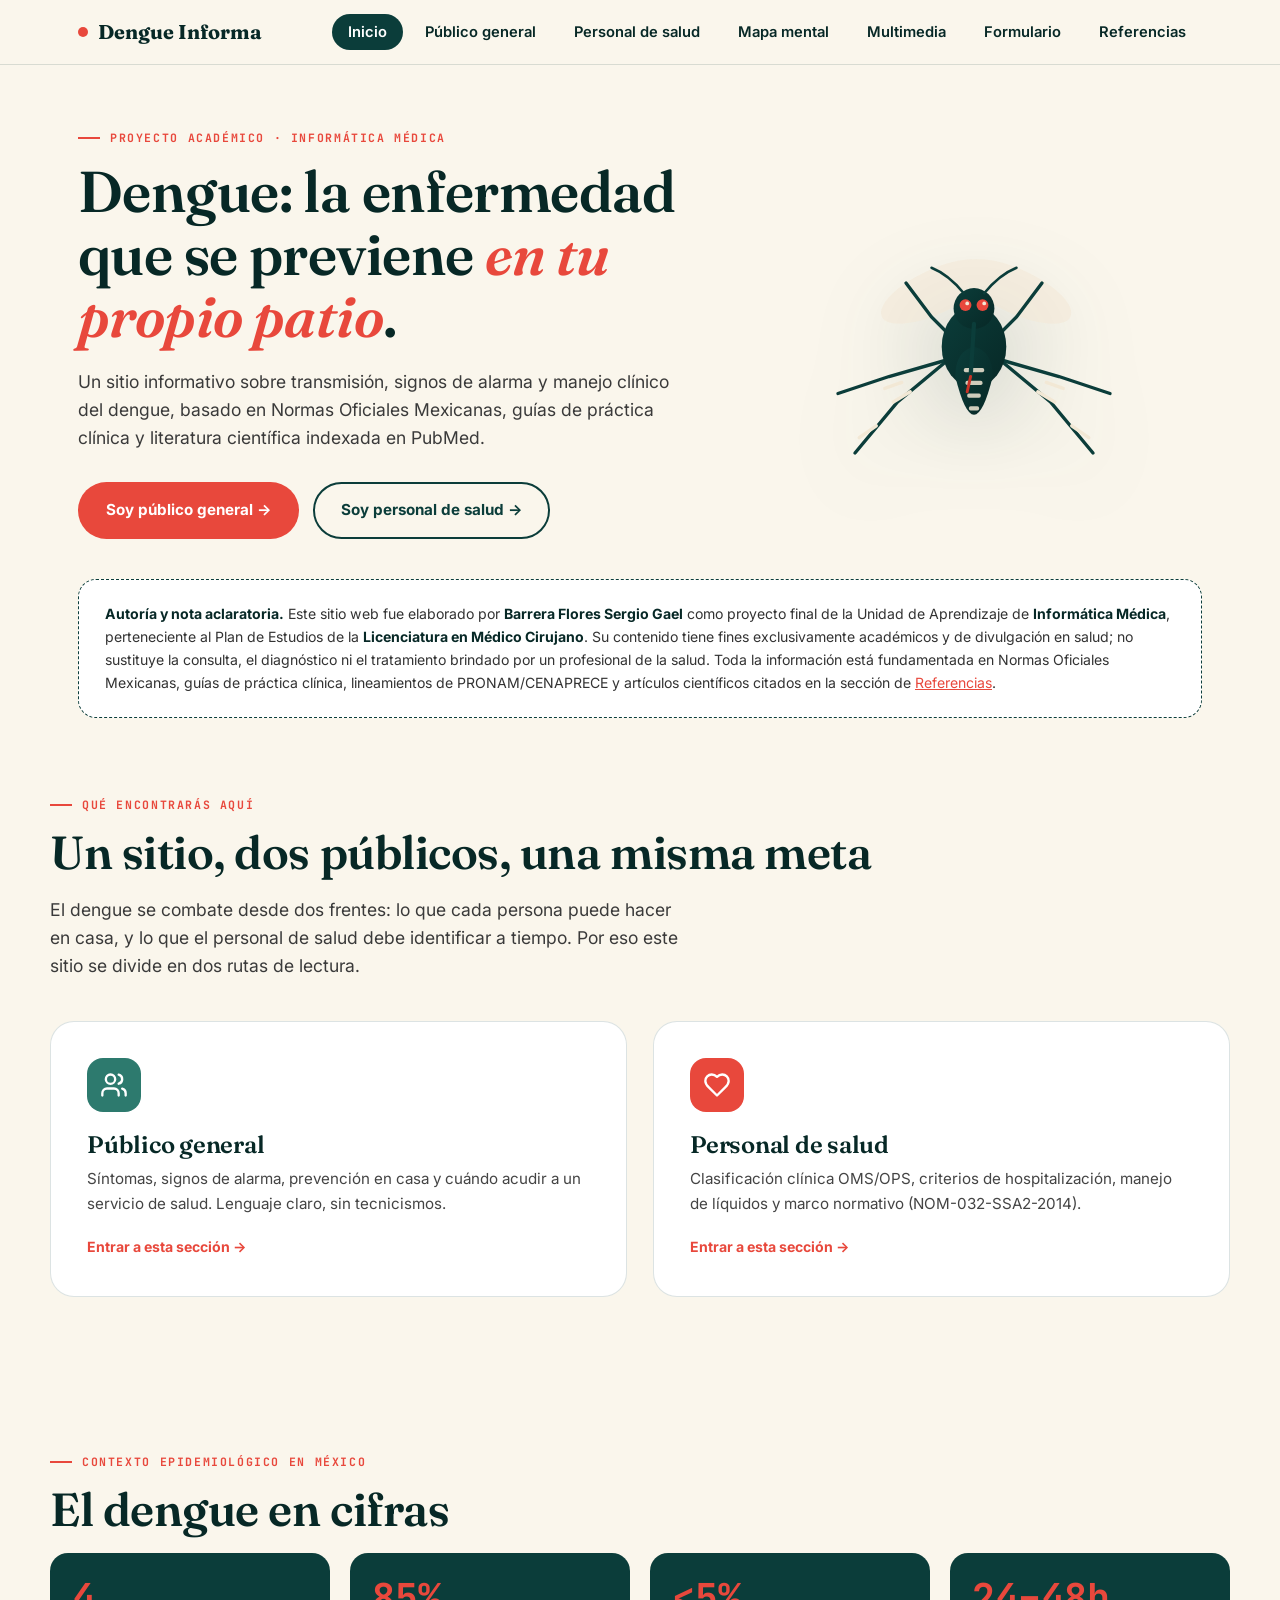
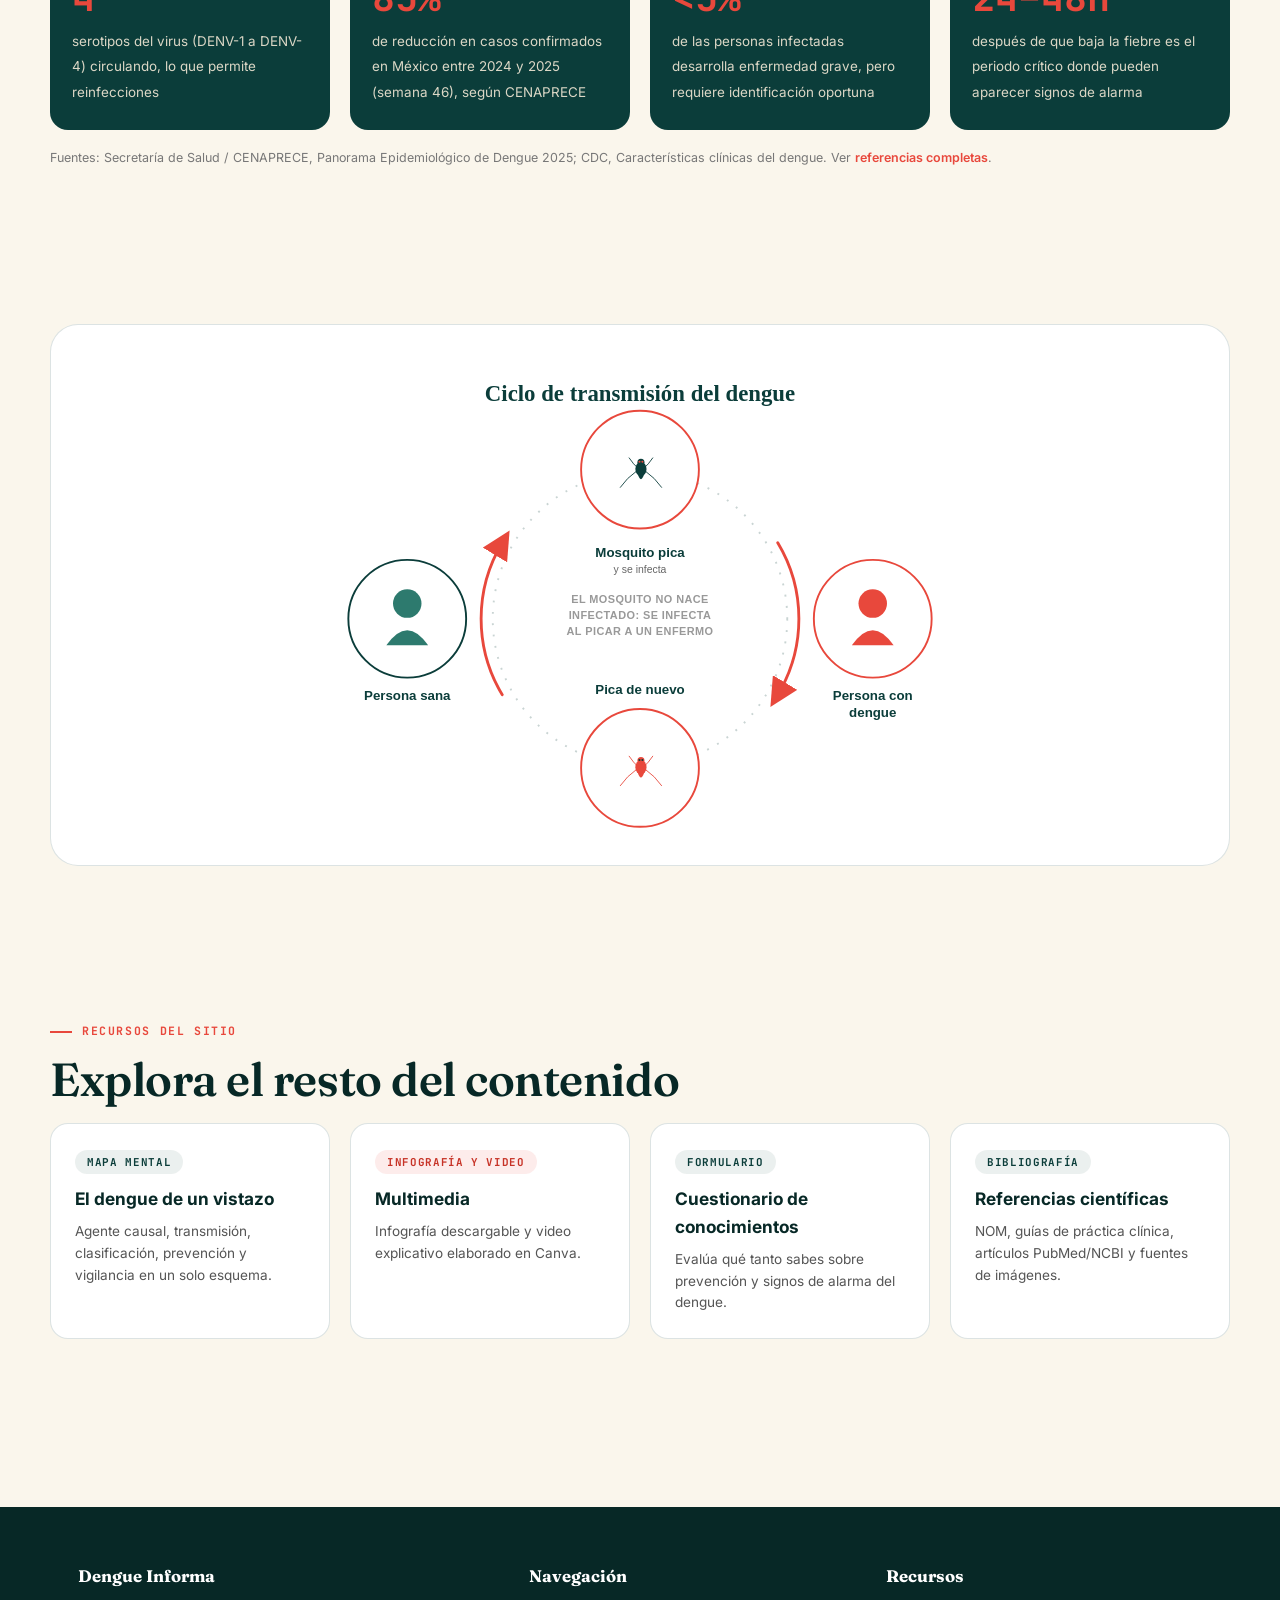
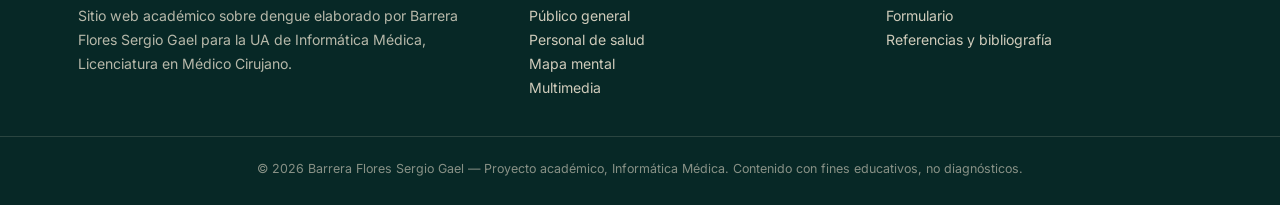
==== index.html @ 19d47167 "Add files via upload" ====
<!DOCTYPE html>
<html lang="es">
<head>
<meta charset="UTF-8">
<meta name="viewport" content="width=device-width, initial-scale=1.0">
<title>Dengue: información, prevención y manejo clínico | Barrera Flores Sergio Gael</title>
<meta name="description" content="Sitio informativo sobre el dengue elaborado para la UA de Informática Médica, Licenciatura en Médico Cirujano. Información para público general y personal de salud.">
<link rel="preconnect" href="https://fonts.googleapis.com">
<link rel="stylesheet" href="assets/style.css">
</head>
<body>
<a href="#contenido" class="skip-link">Saltar al contenido</a>

<header class="site-header">
  <nav class="nav" aria-label="Navegación principal">
    <a href="index.html" class="brand"><span class="dot" aria-hidden="true"></span> Dengue Informa</a>
    <button class="nav-toggle" aria-label="Abrir menú" aria-expanded="false">
      <span></span><span></span><span></span>
    </button>
    <ul class="nav-links">
      <li><a href="index.html">Inicio</a></li>
      <li><a href="paginas/publico-general.html">Público general</a></li>
      <li><a href="paginas/personal-salud.html">Personal de salud</a></li>
      <li><a href="paginas/mapa-mental.html">Mapa mental</a></li>
      <li><a href="paginas/multimedia.html">Multimedia</a></li>
      <li><a href="paginas/formulario.html">Formulario</a></li>
      <li><a href="paginas/referencias.html">Referencias</a></li>
    </ul>
  </nav>
</header>

<main id="contenido">

  <!-- HERO -->
  <section class="hero">
    <div class="wrap hero-grid">
      <div class="hero-text reveal">
        <p class="eyebrow">Proyecto académico · Informática Médica</p>
        <h1>Dengue: la enfermedad que se previene <span class="hero-accent">en tu propio patio</span>.</h1>
        <p class="lead">Un sitio informativo sobre transmisión, signos de alarma y manejo clínico del dengue, basado en Normas Oficiales Mexicanas, guías de práctica clínica y literatura científica indexada en PubMed.</p>
        <div class="hero-actions">
          <a href="paginas/publico-general.html" class="btn btn-primary">Soy público general →</a>
          <a href="paginas/personal-salud.html" class="btn btn-ghost">Soy personal de salud →</a>
        </div>
      </div>
      <div class="hero-visual reveal">
        <img src="assets/svg/mosquito.svg" alt="Ilustración del mosquito Aedes aegypti, transmisor del virus del dengue" width="380" height="380">
      </div>
    </div>
  </section>

  <!-- NOTA ACLARATORIA / AUTORÍA -->
  <section class="wrap" style="margin-top:10px;">
    <div class="disclaimer reveal">
      <strong>Autoría y nota aclaratoria.</strong> Este sitio web fue elaborado por <strong>Barrera Flores Sergio Gael</strong> como proyecto final de la Unidad de Aprendizaje de <strong>Informática Médica</strong>, perteneciente al Plan de Estudios de la <strong>Licenciatura en Médico Cirujano</strong>. Su contenido tiene fines exclusivamente académicos y de divulgación en salud; no sustituye la consulta, el diagnóstico ni el tratamiento brindado por un profesional de la salud. Toda la información está fundamentada en Normas Oficiales Mexicanas, guías de práctica clínica, lineamientos de PRONAM/CENAPRECE y artículos científicos citados en la sección de <a href="paginas/referencias.html" style="text-decoration:underline; color:var(--coral);">Referencias</a>.
    </div>
  </section>

  <!-- QUÉ ENCONTRARÁS -->
  <section class="wrap section">
    <p class="eyebrow">Qué encontrarás aquí</p>
    <h2 class="section-title">Un sitio, dos públicos, una misma meta</h2>
    <p class="lead" style="margin-bottom:40px;">El dengue se combate desde dos frentes: lo que cada persona puede hacer en casa, y lo que el personal de salud debe identificar a tiempo. Por eso este sitio se divide en dos rutas de lectura.</p>

    <div class="audience-grid">
      <a href="paginas/publico-general.html" class="audience-card reveal">
        <div class="audience-icon" style="background:var(--teal);">
          <svg viewBox="0 0 24 24" width="28" height="28" fill="none" stroke="#fff" stroke-width="2" stroke-linecap="round" stroke-linejoin="round"><path d="M16 21v-2a4 4 0 0 0-4-4H6a4 4 0 0 0-4 4v2"/><circle cx="9" cy="7" r="4"/><path d="M22 21v-2a4 4 0 0 0-3-3.87"/><path d="M16 3.13a4 4 0 0 1 0 7.75"/></svg>
        </div>
        <h3>Público general</h3>
        <p>Síntomas, signos de alarma, prevención en casa y cuándo acudir a un servicio de salud. Lenguaje claro, sin tecnicismos.</p>
        <span class="card-link">Entrar a esta sección →</span>
      </a>

      <a href="paginas/personal-salud.html" class="audience-card reveal">
        <div class="audience-icon" style="background:var(--coral);">
          <svg viewBox="0 0 24 24" width="28" height="28" fill="none" stroke="#fff" stroke-width="2" stroke-linecap="round" stroke-linejoin="round"><path d="M19 14c1.49-1.46 3-3.21 3-5.5A5.5 5.5 0 0 0 16.5 3c-1.76 0-3 .5-4.5 2-1.5-1.5-2.74-2-4.5-2A5.5 5.5 0 0 0 2 8.5c0 2.3 1.5 4.05 3 5.5l7 7Z"/></svg>
        </div>
        <h3>Personal de salud</h3>
        <p>Clasificación clínica OMS/OPS, criterios de hospitalización, manejo de líquidos y marco normativo (NOM-032-SSA2-2014).</p>
        <span class="card-link">Entrar a esta sección →</span>
      </a>
    </div>
  </section>

  <!-- CIFRAS CLAVE -->
  <section class="wrap section">
    <p class="eyebrow">Contexto epidemiológico en México</p>
    <h2 class="section-title">El dengue en cifras</h2>
    <div class="stats-grid reveal">
      <div class="stat-card">
        <span class="stat-number">4</span>
        <span class="stat-label">serotipos del virus (DENV-1 a DENV-4) circulando, lo que permite reinfecciones</span>
      </div>
      <div class="stat-card">
        <span class="stat-number">85%</span>
        <span class="stat-label">de reducción en casos confirmados en México entre 2024 y 2025 (semana 46), según CENAPRECE</span>
      </div>
      <div class="stat-card">
        <span class="stat-number">&lt;5%</span>
        <span class="stat-label">de las personas infectadas desarrolla enfermedad grave, pero requiere identificación oportuna</span>
      </div>
      <div class="stat-card">
        <span class="stat-number">24–48h</span>
        <span class="stat-label">después de que baja la fiebre es el periodo crítico donde pueden aparecer signos de alarma</span>
      </div>
    </div>
    <p class="stat-source">Fuentes: Secretaría de Salud / CENAPRECE, Panorama Epidemiológico de Dengue 2025; CDC, Características clínicas del dengue. Ver <a href="paginas/referencias.html">referencias completas</a>.</p>
  </section>

  <!-- CICLO DE TRANSMISIÓN -->
  <section class="wrap section">
    <div class="diagram-card reveal">
      <img src="assets/svg/ciclo-transmision.svg" alt="Diagrama del ciclo de transmisión del dengue: el mosquito pica a una persona enferma, se infecta, y al picar a una persona sana le transmite el virus" width="800" height="480" style="width:100%; max-width:760px; margin:0 auto;">
    </div>
  </section>

  <!-- ACCESOS RÁPIDOS -->
  <section class="wrap section quick-links">
    <p class="eyebrow">Recursos del sitio</p>
    <h2 class="section-title">Explora el resto del contenido</h2>
    <div class="links-grid">
      <a href="paginas/mapa-mental.html" class="mini-card reveal">
        <span class="tag">Mapa mental</span>
        <h4>El dengue de un vistazo</h4>
        <p>Agente causal, transmisión, clasificación, prevención y vigilancia en un solo esquema.</p>
      </a>
      <a href="paginas/multimedia.html" class="mini-card reveal">
        <span class="tag coral">Infografía y video</span>
        <h4>Multimedia</h4>
        <p>Infografía descargable y video explicativo elaborado en Canva.</p>
      </a>
      <a href="paginas/formulario.html" class="mini-card reveal">
        <span class="tag">Formulario</span>
        <h4>Cuestionario de conocimientos</h4>
        <p>Evalúa qué tanto sabes sobre prevención y signos de alarma del dengue.</p>
      </a>
      <a href="paginas/referencias.html" class="mini-card reveal">
        <span class="tag">Bibliografía</span>
        <h4>Referencias científicas</h4>
        <p>NOM, guías de práctica clínica, artículos PubMed/NCBI y fuentes de imágenes.</p>
      </a>
    </div>
  </section>

</main>

<footer class="site-footer">
  <div class="wrap footer-grid">
    <div>
      <h4>Dengue Informa</h4>
      <p>Sitio web académico sobre dengue elaborado por Barrera Flores Sergio Gael para la UA de Informática Médica, Licenciatura en Médico Cirujano.</p>
    </div>
    <div>
      <h4>Navegación</h4>
      <ul>
        <li><a href="paginas/publico-general.html">Público general</a></li>
        <li><a href="paginas/personal-salud.html">Personal de salud</a></li>
        <li><a href="paginas/mapa-mental.html">Mapa mental</a></li>
        <li><a href="paginas/multimedia.html">Multimedia</a></li>
      </ul>
    </div>
    <div>
      <h4>Recursos</h4>
      <ul>
        <li><a href="paginas/formulario.html">Formulario</a></li>
        <li><a href="paginas/referencias.html">Referencias y bibliografía</a></li>
      </ul>
    </div>
  </div>
  <div class="footer-bottom">
    © 2026 Barrera Flores Sergio Gael — Proyecto académico, Informática Médica. Contenido con fines educativos, no diagnósticos.
  </div>
</footer>

<script src="assets/main.js"></script>
</body>
</html>
---- assets/style.css ----
/* =================================================================
   SITIO INFORMATIVO SOBRE DENGUE
   Autor: Barrera Flores Sergio Gael
   ================================================================= */

@import url('https://fonts.googleapis.com/css2?family=Fraunces:ital,opsz,wght@0,9..144,300..900;1,9..144,300..900&family=Inter:wght@400;500;600;700;800&family=JetBrains+Mono:wght@400;600;700&display=swap');

:root{
  /* Paleta */
  --jungle:#0B3D3A;
  --jungle-deep:#072826;
  --coral:#E8483C;
  --coral-deep:#C73327;
  --sand:#F2E8D5;
  --sand-light:#FAF6EC;
  --teal:#2D7A6E;
  --ink:#1A1A1A;
  --white:#FFFFFF;
  --line: rgba(11,61,58,0.14);

  --display: 'Fraunces', serif;
  --body: 'Inter', sans-serif;
  --mono: 'JetBrains Mono', monospace;

  --maxw: 1180px;
  --radius: 18px;
}

*{box-sizing:border-box; margin:0; padding:0;}
html{scroll-behavior:smooth;}
body{
  font-family:var(--body);
  color:var(--ink);
  background:var(--sand-light);
  line-height:1.6;
  -webkit-font-smoothing:antialiased;
}
img{max-width:100%; display:block;}
a{color:inherit; text-decoration:none;}
ul{list-style:none;}

@media (prefers-reduced-motion: reduce){
  *{animation-duration:0.001ms !important; animation-iteration-count:1 !important; transition-duration:0.001ms !important; scroll-behavior:auto !important;}
}

/* ---------- Utilidades ---------- */
.wrap{max-width:var(--maxw); margin:0 auto; padding:0 28px;}
.eyebrow{
  font-family:var(--mono); font-size:.72rem; letter-spacing:.14em; text-transform:uppercase;
  color:var(--coral); font-weight:700; display:flex; align-items:center; gap:10px; margin-bottom:14px;
}
.eyebrow::before{content:""; width:22px; height:2px; background:var(--coral); display:inline-block;}
h1,h2,h3{font-family:var(--display); font-weight:600; line-height:1.08; letter-spacing:-.01em;}
.section-title{font-size:clamp(2rem,4vw,2.9rem); color:var(--jungle-deep); margin-bottom:18px;}
.lead{font-size:1.1rem; color:#3a3a3a; max-width:640px;}
.btn{
  display:inline-flex; align-items:center; gap:10px; font-family:var(--body); font-weight:700;
  font-size:.95rem; padding:14px 26px; border-radius:999px; border:2px solid transparent;
  cursor:pointer; transition:transform .25s ease, box-shadow .25s ease; white-space:nowrap;
}
.btn:focus-visible{outline:3px solid var(--coral); outline-offset:3px;}
.btn-primary{background:var(--coral); color:var(--white);}
.btn-primary:hover{transform:translateY(-2px); box-shadow:0 10px 24px rgba(232,72,60,.35);}
.btn-ghost{background:transparent; border-color:var(--jungle); color:var(--jungle);}
.btn-ghost:hover{background:var(--jungle); color:var(--white); transform:translateY(-2px);}
.btn-light{background:var(--sand); color:var(--jungle-deep);}
.btn-light:hover{transform:translateY(-2px); box-shadow:0 10px 24px rgba(0,0,0,.15);}

.tag{
  font-family:var(--mono); font-size:.68rem; letter-spacing:.06em; text-transform:uppercase;
  background:rgba(11,61,58,.08); color:var(--jungle); padding:5px 12px; border-radius:999px; font-weight:700;
}
.tag.coral{background:rgba(232,72,60,.1); color:var(--coral-deep);}

/* ---------- Header ---------- */
.site-header{
  position:sticky; top:0; z-index:100; background:rgba(250,246,236,.92);
  backdrop-filter:blur(10px); border-bottom:1px solid var(--line);
}
.nav{display:flex; align-items:center; justify-content:space-between; padding:16px 28px; max-width:var(--maxw); margin:0 auto;}
.brand{display:flex; align-items:center; gap:10px; font-family:var(--display); font-weight:700; font-size:1.25rem; color:var(--jungle-deep);}
.brand .dot{width:10px; height:10px; border-radius:50%; background:var(--coral); display:inline-block; animation:pulse 2.4s infinite;}
@keyframes pulse{0%,100%{transform:scale(1); opacity:1;} 50%{transform:scale(1.5); opacity:.6;}}
.nav-links{display:flex; gap:6px; align-items:center;}
.nav-links a{
  font-weight:600; font-size:.92rem; padding:9px 16px; border-radius:999px; color:var(--jungle-deep);
  transition:background .2s;
}
.nav-links a:hover{background:rgba(11,61,58,.08);}
.nav-links a.active{background:var(--jungle); color:var(--white);}
.nav-toggle{display:none; background:none; border:none; cursor:pointer; padding:6px;}
.nav-toggle span{display:block; width:24px; height:2.5px; background:var(--jungle-deep); margin:5px 0; border-radius:2px;}

@media (max-width:880px){
  .nav-links{
    position:fixed; top:64px; left:0; right:0; background:var(--sand-light); flex-direction:column;
    align-items:stretch; padding:14px 20px; border-bottom:1px solid var(--line);
    transform:translateY(-12px); opacity:0; pointer-events:none; transition:all .25s ease;
  }
  .nav-links.open{transform:translateY(0); opacity:1; pointer-events:auto;}
  .nav-links a{text-align:center; padding:12px;}
  .nav-toggle{display:block;}
}

/* ---------- Footer ---------- */
.site-footer{background:var(--jungle-deep); color:var(--sand); padding:56px 0 26px; margin-top:90px;}
.footer-grid{display:grid; grid-template-columns:1.3fr 1fr 1fr; gap:40px;}
.footer-grid h4{font-family:var(--display); font-size:1.05rem; margin-bottom:14px; color:var(--white);}
.footer-grid p, .footer-grid li{font-size:.88rem; color:rgba(242,232,213,.75); line-height:1.7;}
.footer-grid a{color:rgba(242,232,213,.85);}
.footer-grid a:hover{color:var(--coral);}
.footer-bottom{
  border-top:1px solid rgba(242,232,213,.15); margin-top:36px; padding-top:22px;
  font-size:.78rem; color:rgba(242,232,213,.55); text-align:center;
}
@media (max-width:760px){.footer-grid{grid-template-columns:1fr; gap:28px;}}

/* ---------- Disclaimer banner (home) ---------- */
.disclaimer{
  background:var(--white); border:1.5px dashed var(--jungle); border-radius:var(--radius);
  padding:22px 26px; font-size:.88rem; color:#333; line-height:1.65;
}
.disclaimer strong{color:var(--jungle-deep);}

/* ---------- Cards genéricas ---------- */
.card{
  background:var(--white); border-radius:var(--radius); padding:28px;
  box-shadow:0 1px 2px rgba(0,0,0,.04); border:1px solid var(--line);
}

/* ---------- Scroll reveal ---------- */
/* Visible por defecto: si JS no carga o el observer falla, el contenido se ve igual. */
.reveal{opacity:1; transform:none;}
.js-reveal-ready .reveal{opacity:0; transform:translateY(18px); transition:opacity .7s ease, transform .7s ease;}
.js-reveal-ready .reveal.in{opacity:1; transform:translateY(0);}

/* ---------- Skip link ---------- */
.skip-link{
  position:absolute; left:-9999px; top:0; background:var(--coral); color:white; padding:10px 16px; z-index:200;
}
.skip-link:focus{left:10px; top:10px;}

/* ---------- HERO (home) ---------- */
.hero{padding:64px 0 30px; overflow:hidden;}
.hero-grid{display:grid; grid-template-columns:1.15fr .85fr; gap:50px; align-items:center;}
.hero-text h1{font-size:clamp(2.3rem,4.6vw,3.6rem); color:var(--jungle-deep); margin:14px 0 20px;}
.hero-accent{color:var(--coral); font-style:italic;}
.hero-text .lead{margin-bottom:30px;}
.hero-actions{display:flex; gap:14px; flex-wrap:wrap;}
.hero-visual{display:flex; justify-content:center; align-items:center; position:relative;}
.hero-visual img{
  width:100%; max-width:340px; filter:drop-shadow(0 30px 40px rgba(11,61,58,.18));
  animation:float 5s ease-in-out infinite;
}
@keyframes float{0%,100%{transform:translateY(0) rotate(0deg);} 50%{transform:translateY(-14px) rotate(2deg);}}

@media (max-width:880px){
  .hero-grid{grid-template-columns:1fr; text-align:center;}
  .hero-actions{justify-content:center;}
  .hero-visual{order:-1;}
  .hero-visual img{max-width:220px;}
}

/* ---------- Section spacing ---------- */
.section{padding:78px 0;}

/* ---------- Audience cards (home) ---------- */
.audience-grid{display:grid; grid-template-columns:1fr 1fr; gap:26px;}
.audience-card{
  background:var(--white); border:1px solid var(--line); border-radius:24px; padding:36px;
  transition:transform .25s ease, box-shadow .25s ease; display:block;
}
.audience-card:hover{transform:translateY(-6px); box-shadow:0 22px 44px rgba(11,61,58,.12);}
.audience-icon{
  width:54px; height:54px; border-radius:16px; display:flex; align-items:center; justify-content:center; margin-bottom:20px;
}
.audience-card h3{font-size:1.5rem; color:var(--jungle-deep); margin-bottom:10px;}
.audience-card p{color:#444; font-size:.95rem; margin-bottom:18px;}
.card-link{font-weight:700; font-size:.88rem; color:var(--coral);}
@media (max-width:760px){.audience-grid{grid-template-columns:1fr;}}

/* ---------- Stats (home) ---------- */
.stats-grid{display:grid; grid-template-columns:repeat(4,1fr); gap:20px; margin-top:10px;}
.stat-card{background:var(--jungle); color:var(--sand); border-radius:18px; padding:26px 22px;}
.stat-number{display:block; font-family:var(--mono); font-size:2.4rem; font-weight:700; color:var(--coral); margin-bottom:10px; line-height:1;}
.stat-label{font-size:.84rem; color:rgba(242,232,213,.9); line-height:1.5;}
.stat-source{font-size:.78rem; color:#777; margin-top:18px;}
.stat-source a{color:var(--coral); font-weight:600;}
@media (max-width:880px){.stats-grid{grid-template-columns:1fr 1fr;}}
@media (max-width:560px){.stats-grid{grid-template-columns:1fr;}}

/* ---------- Diagram card ---------- */
.diagram-card{
  background:var(--white); border-radius:28px; padding:30px; border:1px solid var(--line);
  display:flex; justify-content:center;
}

/* ---------- Mini cards (quick links) ---------- */
.links-grid{display:grid; grid-template-columns:repeat(4,1fr); gap:20px;}
.mini-card{
  background:var(--white); border:1px solid var(--line); border-radius:18px; padding:24px;
  transition:transform .2s, box-shadow .2s; display:block;
}
.mini-card:hover{transform:translateY(-5px); box-shadow:0 16px 30px rgba(11,61,58,.1);}
.mini-card h4{font-size:1.08rem; color:var(--jungle-deep); margin:12px 0 8px;}
.mini-card p{font-size:.85rem; color:#555;}
@media (max-width:880px){.links-grid{grid-template-columns:1fr 1fr;}}
@media (max-width:560px){.links-grid{grid-template-columns:1fr;}}
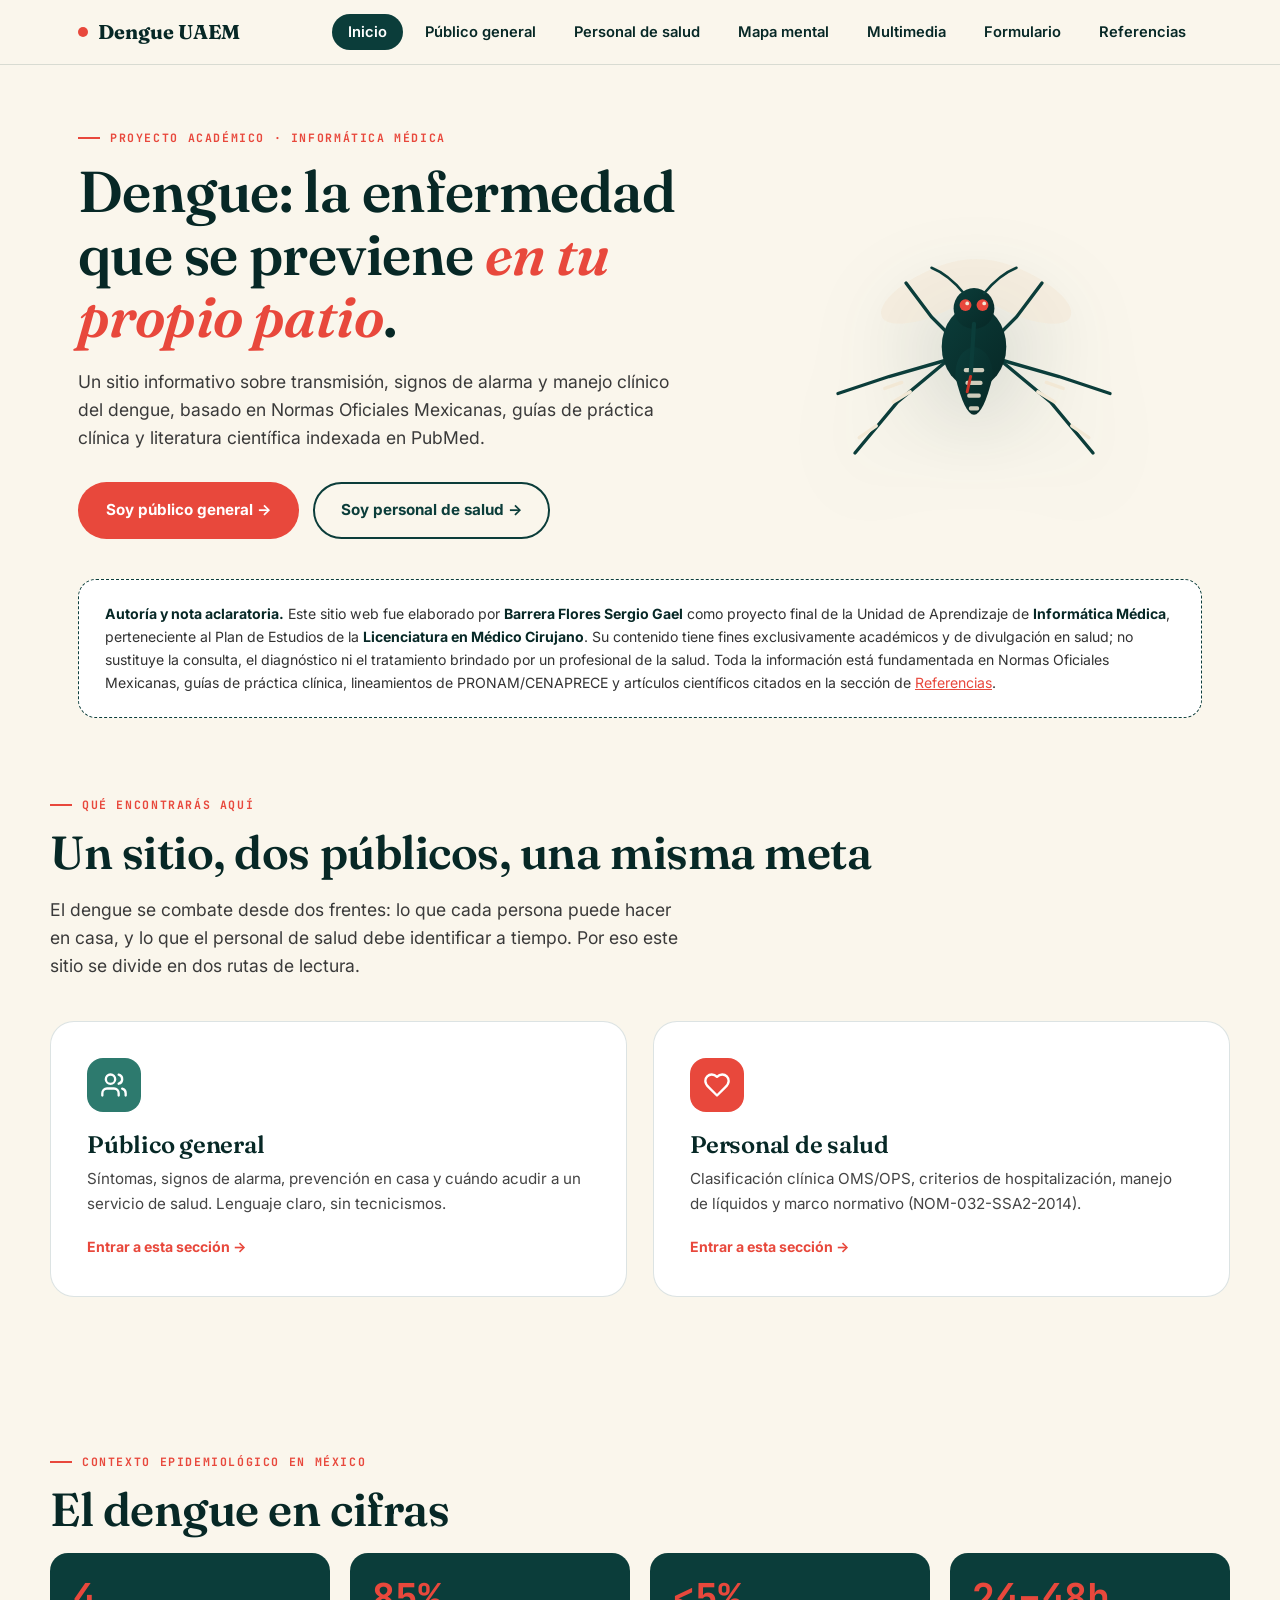
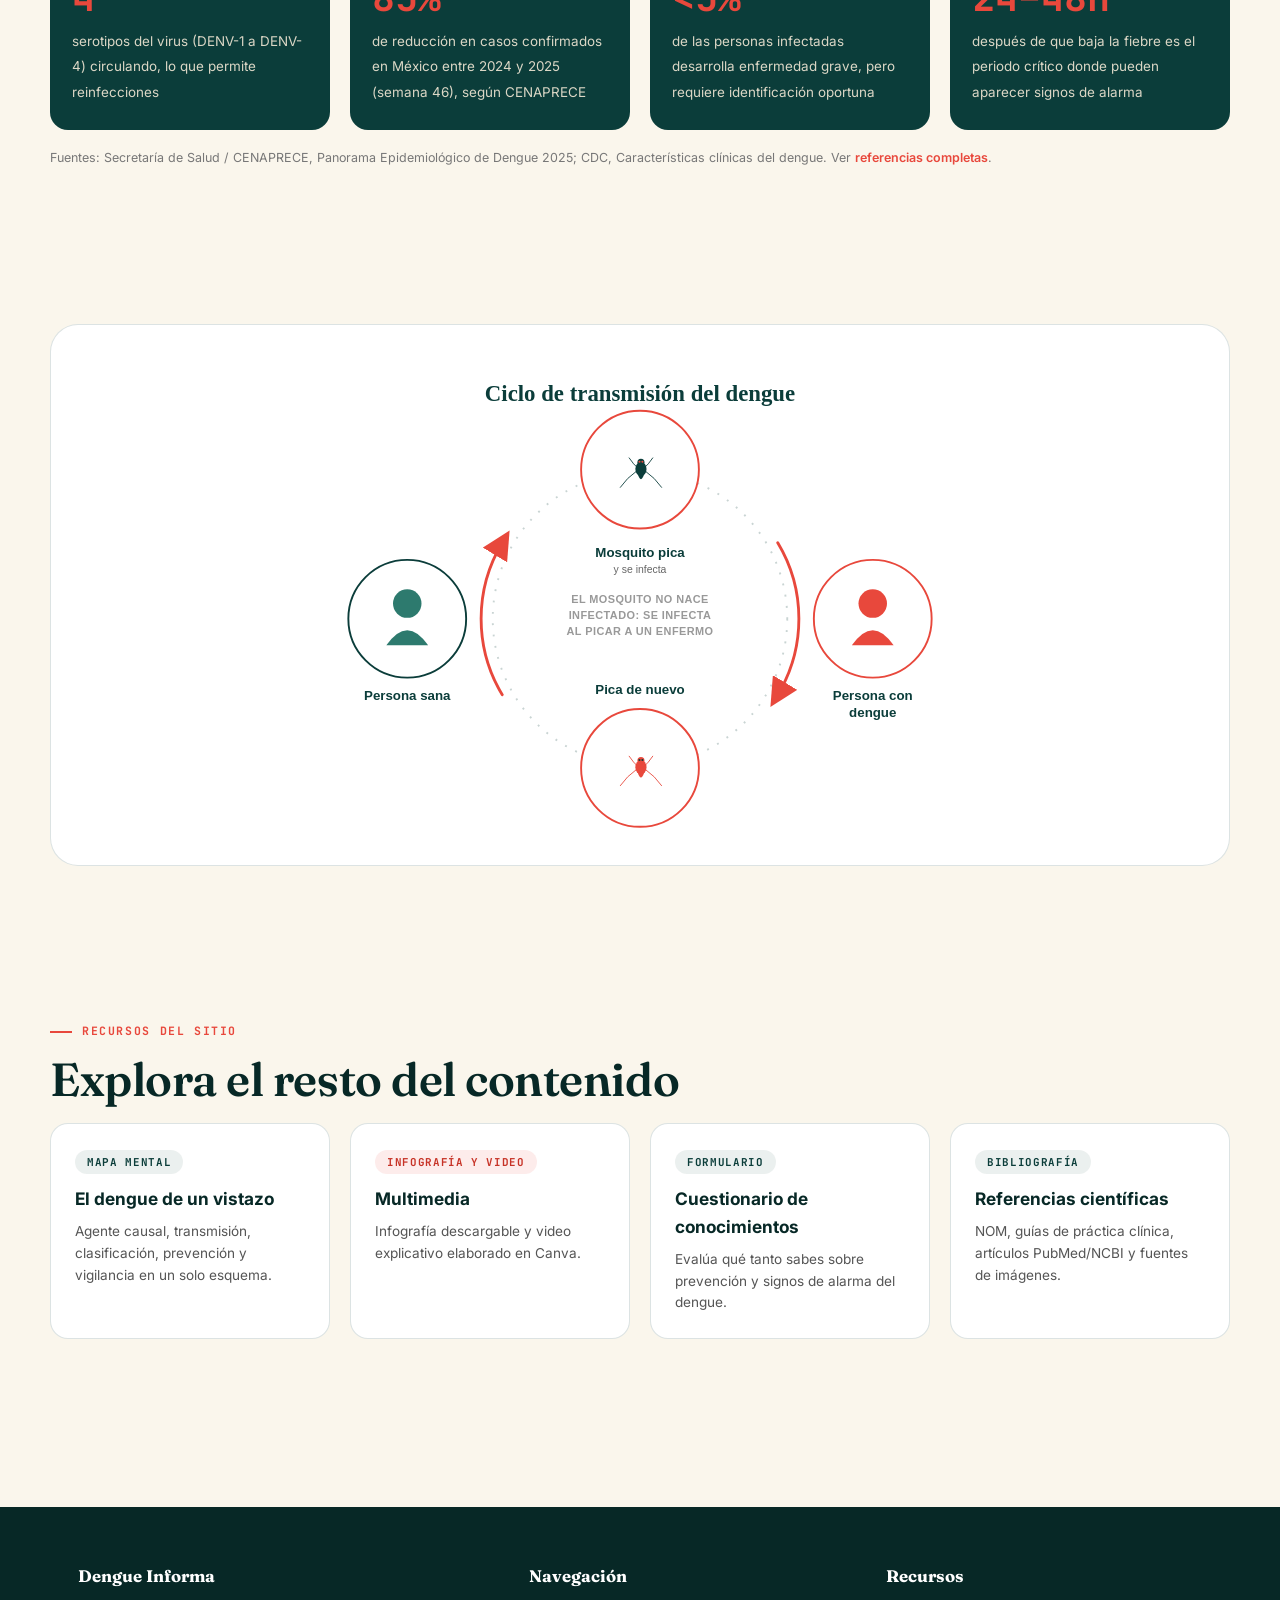
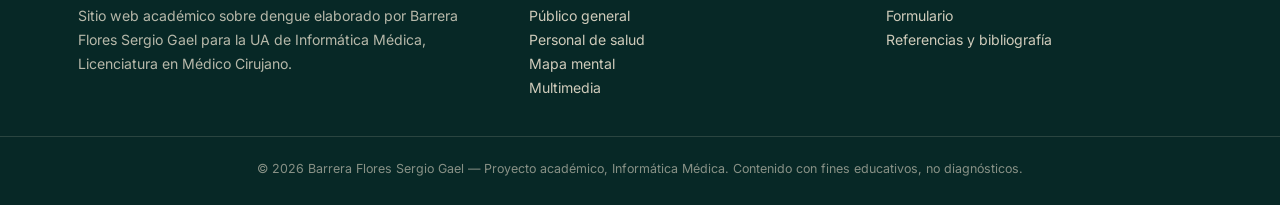
==== commit 503705ad: "Update index.html" ====
--- a/index.html
+++ b/index.html
@@ -13,7 +13,7 @@
 
 <header class="site-header">
   <nav class="nav" aria-label="Navegación principal">
-    <a href="index.html" class="brand"><span class="dot" aria-hidden="true"></span> Dengue Informa</a>
+    <a href="index.html" class="brand"><span class="dot" aria-hidden="true"></span> Dengue UAEM</a>
     <button class="nav-toggle" aria-label="Abrir menú" aria-expanded="false">
       <span></span><span></span><span></span>
     </button>
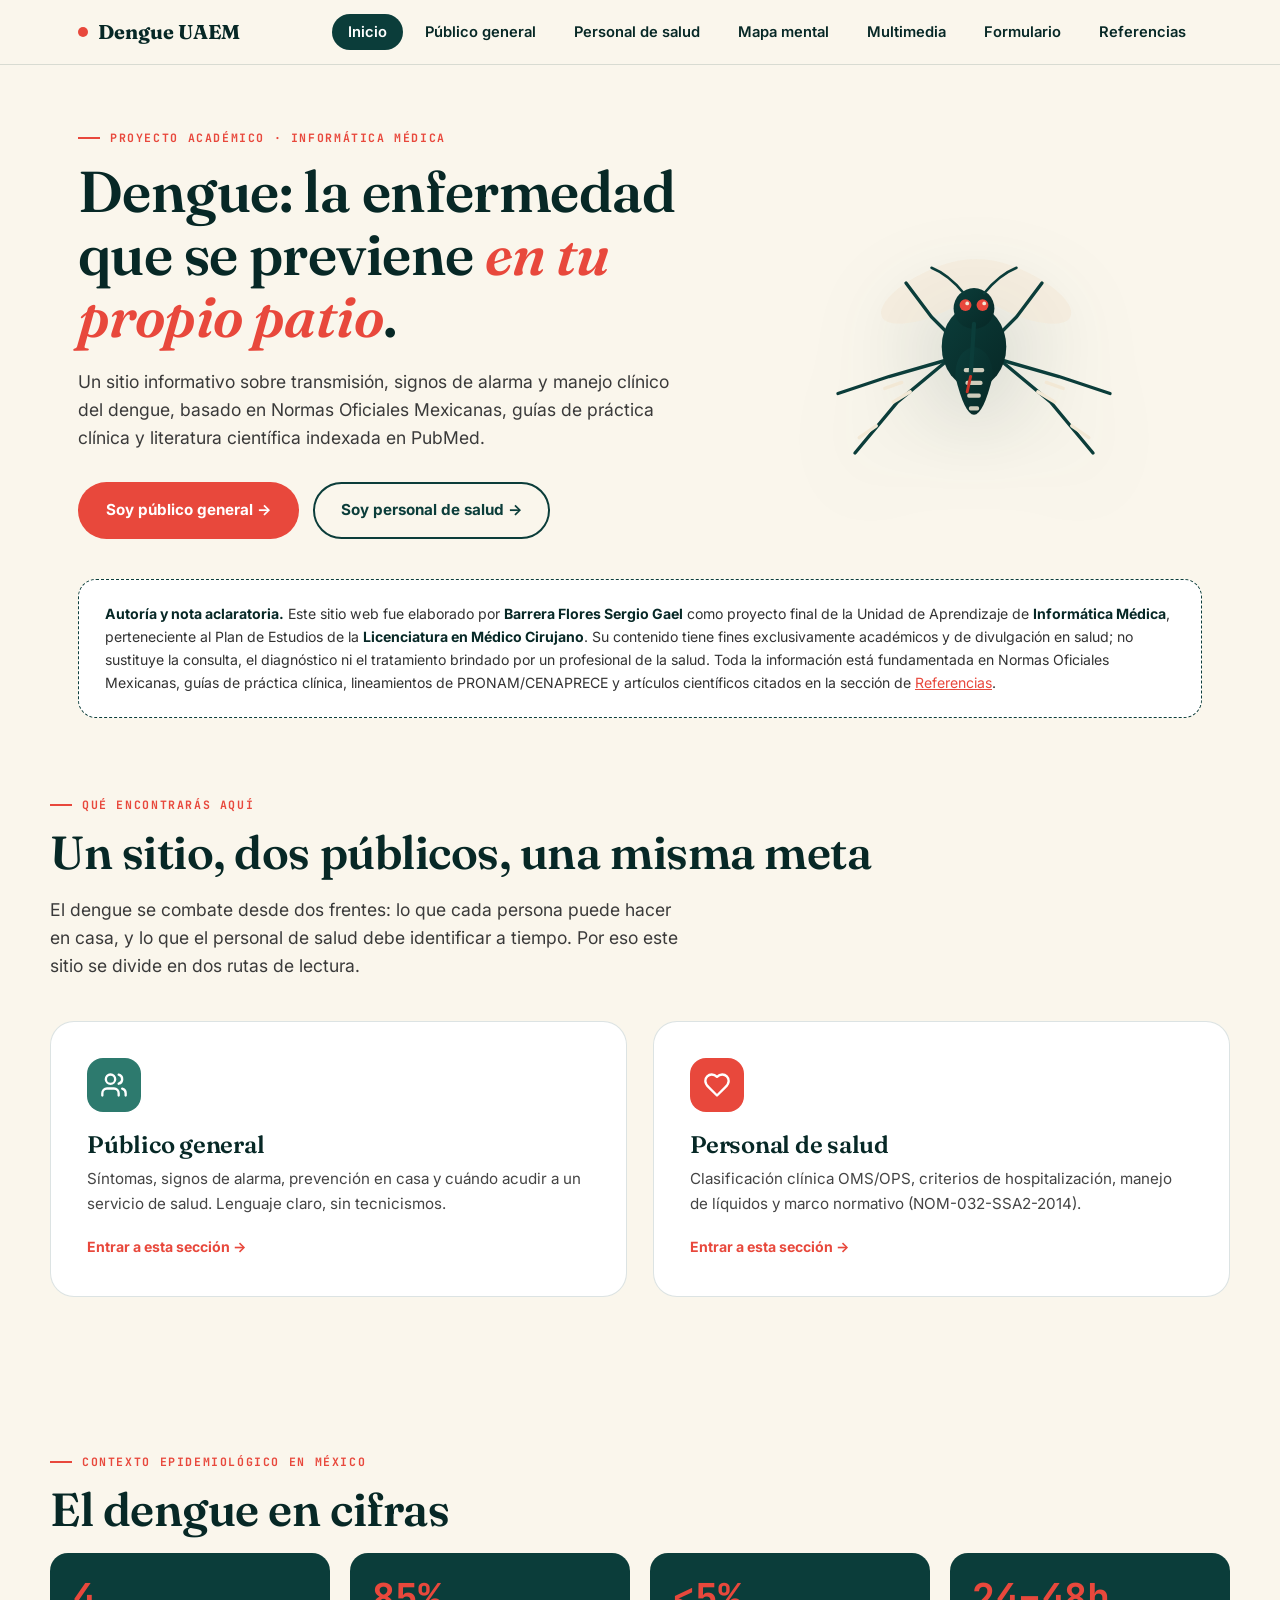
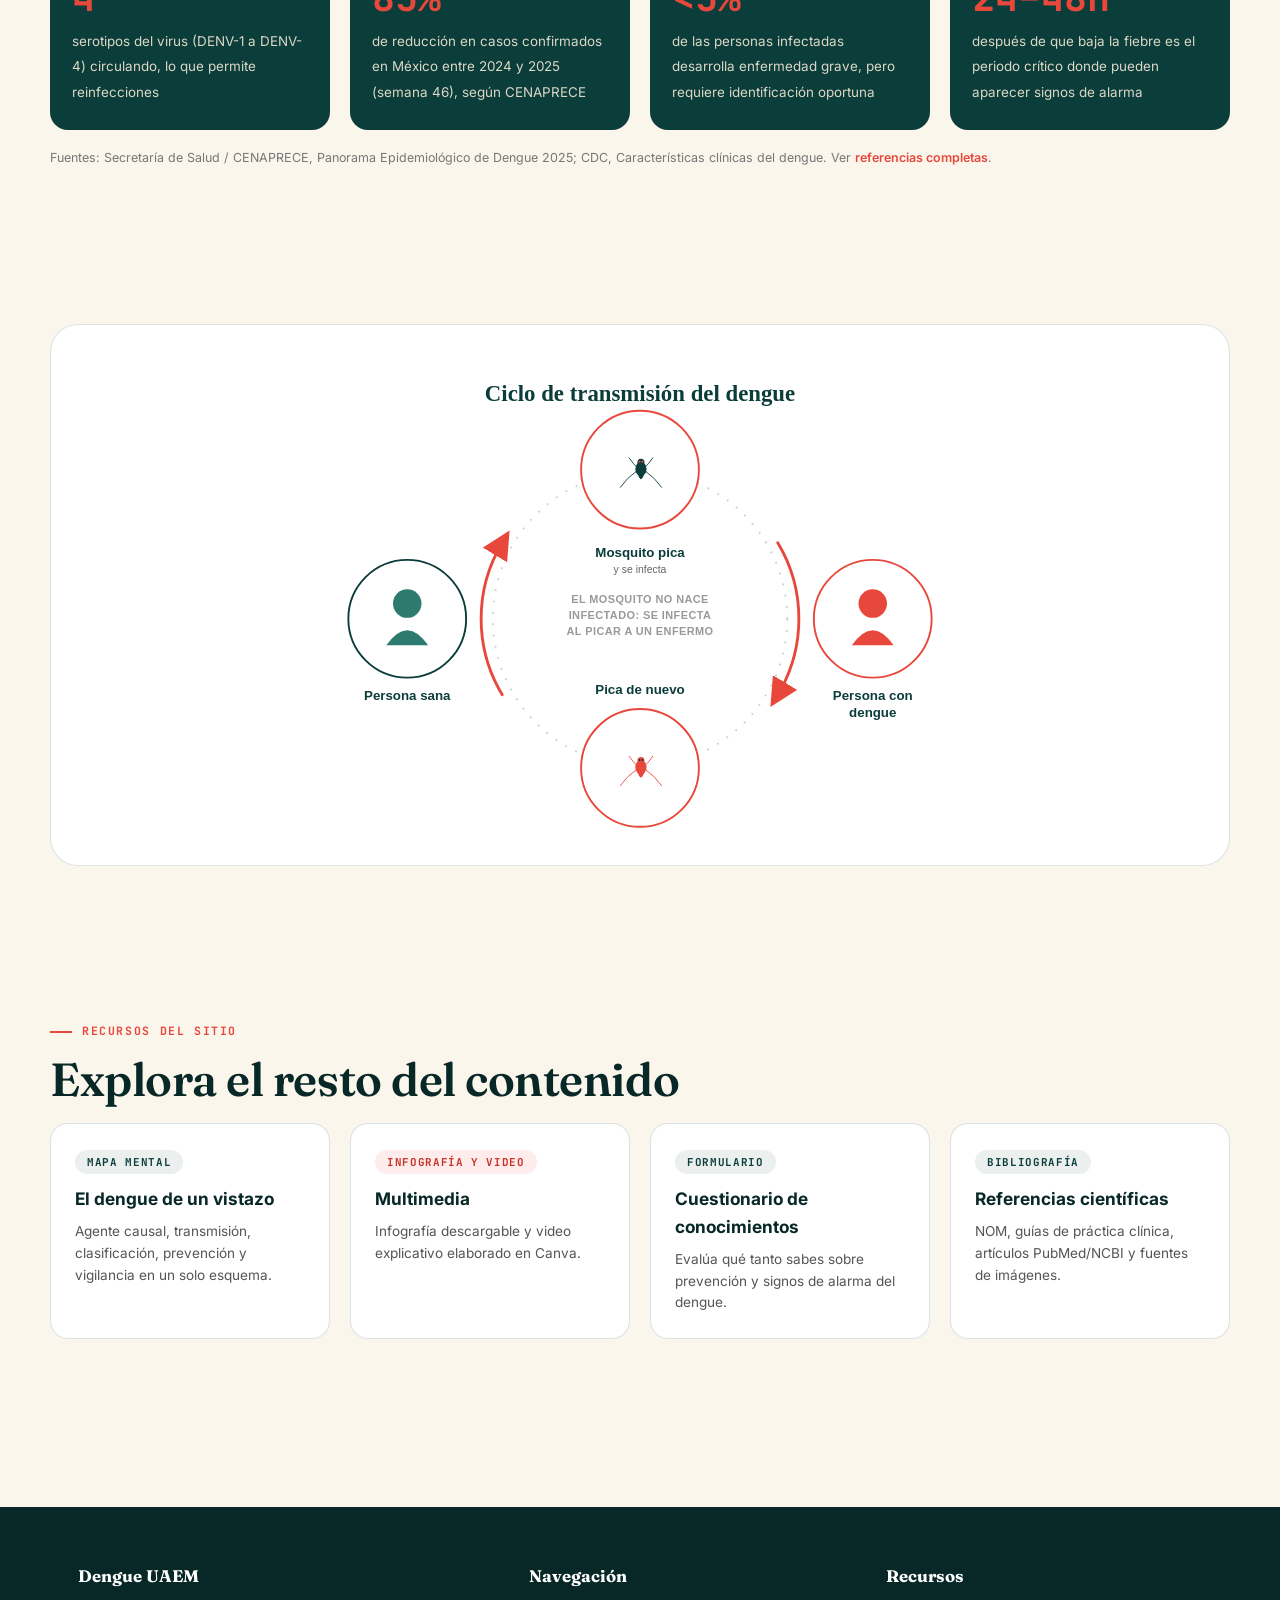
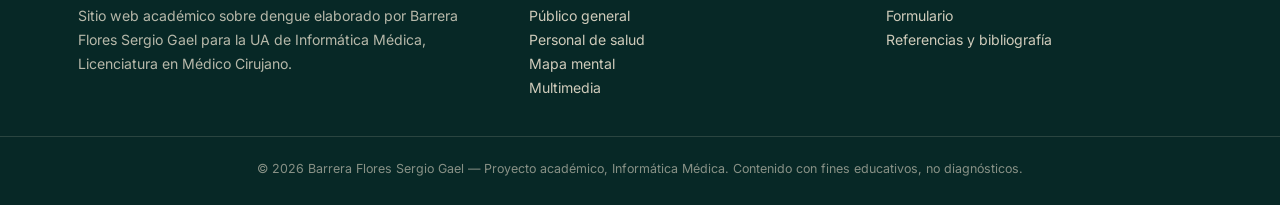
==== commit 307277d5: "Update index.html" ====
--- a/index.html
+++ b/index.html
@@ -148,7 +148,7 @@
 <footer class="site-footer">
   <div class="wrap footer-grid">
     <div>
-      <h4>Dengue Informa</h4>
+      <h4>Dengue UAEM</h4>
       <p>Sitio web académico sobre dengue elaborado por Barrera Flores Sergio Gael para la UA de Informática Médica, Licenciatura en Médico Cirujano.</p>
     </div>
     <div>
